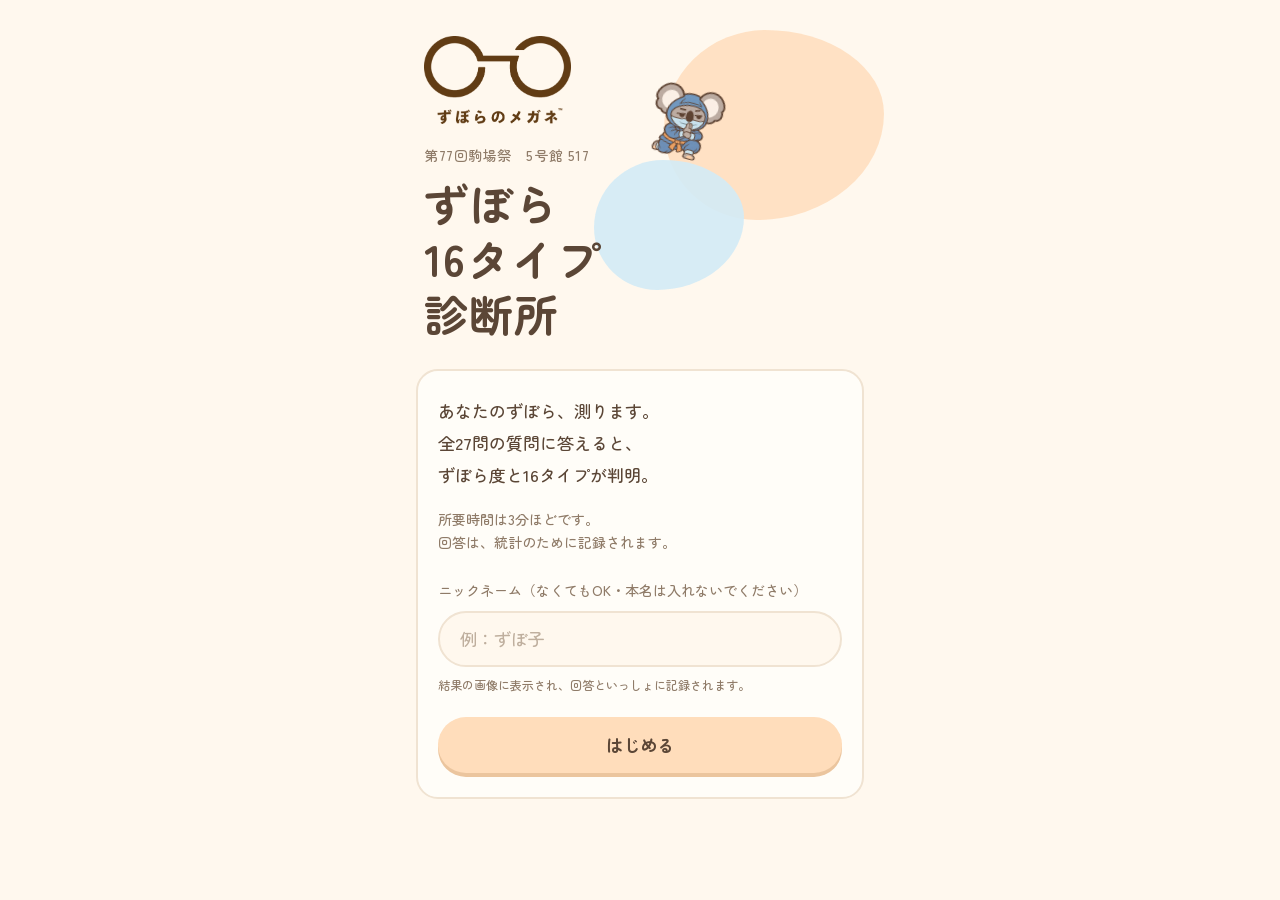
==== index.src.html @ 8350bc18 "電波が悪くても開けるようにする（2026.0.5） - CSS と JS を HTML に埋め込み、HTML 1回（約16KB 圧縮）のダウンロードで診断できるようにする - サービスワーカーで、一度" ====
<!doctype html>
<html lang="ja">
<head>
  <meta charset="utf-8">
  <meta name="viewport" content="width=device-width, initial-scale=1, viewport-fit=cover">
  <meta name="theme-color" content="#FFF8EE">
  <meta name="robots" content="noindex">
  <title>ずぼら16タイプ診断所</title>
  <link rel="stylesheet" href="css/style.css">
</head>
<body>
  <main class="wrap">

    <section id="start" class="screen">
      <div class="start-head">
        <div class="fall-layer" id="fall-layer" aria-hidden="true"></div>
        <img class="start-logo" id="start-logo" alt="ずぼらのメガネ" hidden>
        <p class="start-place">第77回駒場祭　5号館 517</p>
        <h1 class="start-title">ずぼら<br>16タイプ<br>診断所</h1>
      </div>
      <div class="sheet start-body">
        <p class="lead">あなたのずぼら、測ります。<br>全27問の質問に答えると、<br>ずぼら度と16タイプが判明。</p>
        <p class="note">所要時間は3分ほどです。<br>回答は、統計のために記録されます。</p>
        <label class="nick" for="nickname">
          <span class="nick-label">ニックネーム（なくてもOK・本名は入れないでください）</span>
          <input id="nickname" class="nick-input" type="text" maxlength="10" autocomplete="off" autocapitalize="off" spellcheck="false" enterkeyhint="go" placeholder="例：ずぼ子">
          <span class="nick-note">結果の画像に表示され、回答といっしょに記録されます。</span>
        </label>
        <p class="staff-flag" hidden>スタッフ入力モード（紙と同じ順番）</p>
        <button type="button" class="btn btn-main" id="btn-start" disabled>読み込み中…</button>
        <p class="boot-help" id="boot-help" hidden>うまく始まらないときは、ページを再読み込みしてください。<br>それでもだめなら、Safari か Chrome で開き直してください。</p>
      </div>
    </section>

    <section id="quiz" class="screen" hidden>
      <header class="progress" aria-live="polite">
        <div class="progress-bar"><span class="progress-fill"></span></div>
        <p class="progress-text"><span id="progress-count">0</span> / 27</p>
      </header>
      <ol class="questions" id="questions"></ol>
      <div class="pager">
        <button type="button" class="btn btn-sub" id="btn-back">もどる</button>
        <button type="button" class="btn btn-main" id="btn-next">次へ</button>
      </div>
    </section>

    <section id="result" class="screen" hidden>
      <h2 class="visually-hidden">診断結果</h2>
      <div class="result-figure">
        <img id="result-img" alt="">
        <p class="result-wait" id="result-wait">集計しています</p>
      </div>
      <div class="venue-ask">
        <p>自分の該当するずぼらタイプのイラストの下に<b>シールを貼ってください</b>。</p>
        <p>自分の<b>ずぼらエピソード</b>の共有もお願いします！</p>
      </div>
      <div class="vote">
        <p>楽しんでいただけたら、ぜひ<b>投票</b>お願いします！</p>
        <a class="btn btn-vote" href="https://www.komabasai.net/77/project/428/" target="_blank" rel="noopener">駒場祭公式サイトで投票する</a>
      </div>
      <div class="result-actions">
        <button type="button" class="btn btn-main" id="btn-share">画像を保存・シェア</button>
        <p class="note">画像を長押ししても保存できます。</p>
        <p class="note small">※この偏差値は推定分布に基づく簡易的なものです。<br>本診断は学術的な心理検査ではなく、企画として楽しむものです。</p>
        <button type="button" class="btn btn-sub" id="btn-again">はじめからやり直す</button>
      </div>
    </section>

    <noscript><p class="sheet">このページを使うには JavaScript を有効にしてください。</p></noscript>
  </main>

  <template id="tpl-question">
    <li class="q">
      <p class="q-text"><span class="q-no"></span><span class="q-body"></span></p>
      <div class="scale" role="radiogroup">
        <!-- 左端「そう思う」=6 … 右端「そう思わない」=0 -->
      </div>
      <div class="scale-labels" aria-hidden="true"><span class="agree">そう思う</span><span class="disagree">そう思わない</span></div>
    </li>
  </template>

  <script type="module" src="js/app.min.js"></script>
  <script nomodule>document.getElementById('boot-help').hidden = false;</script>
  <script>
    // 8秒たっても起動しないときは、案内を出し、原因を調べるための短い報告を送る（OSとブラウザの種類だけ。個人は特定しない）
    (function () {
      var errs = [];
      window.addEventListener('error', function (e) { errs.push(String(e.message || (e.target && e.target.src) || 'error').slice(0, 120)); }, true);
      window.addEventListener('unhandledrejection', function (e) { errs.push(String(e.reason).slice(0, 120)); });
      setTimeout(function () {
        if (window.zuboraReady) return;
        document.getElementById('boot-help').hidden = false;
        try {
          var ua = navigator.userAgent;
          var os = (ua.match(/(iPhone OS|CPU OS) [\d_]+/) || ua.match(/Android [\d.]+/) || ['other'])[0].replace('CPU OS', 'iPadOS').replace('iPhone OS', 'iOS');
          var app = (ua.match(/Line|Instagram|FBAN|Twitter|CriOS|FxiOS|EdgiOS|SamsungBrowser|Chrome|Safari/) || ['?'])[0];
          var body = JSON.stringify({ kind: 'boot', v: '__VERSION__', os: os, app: app, module: 'noModule' in document.createElement('script'), errs: errs.slice(0, 3) });
          fetch('__ENDPOINT__', { method: 'POST', mode: 'no-cors', headers: { 'Content-Type': 'text/plain;charset=utf-8' }, body: body, keepalive: true }).catch(function () {});
        } catch (e) { /* 何もしない */ }
      }, 8000);
    })();
  </script>
</body>
</html>
---- css/style.css ----
@font-face {
  font-family: 'ZenMaru';
  src: url('../fonts/ZenMaru-500.woff2') format('woff2');
  font-weight: 400 600;
  font-display: swap;
}
@font-face {
  font-family: 'ZenMaru';
  src: url('../fonts/ZenMaru-700.woff2') format('woff2');
  font-weight: 700 900;
  font-display: swap;
}

:root {
  --bg: #FFF8EE;
  --paper: #FFFDF8;
  --line: #F0E3D2;
  --ink: #5B4636;
  --ink-soft: #8F7B68;
  --orange: #FFDDBB;
  --orange-deep: #EFA46A;
  --blue: #D3ECF7;
  --blue-deep: #7DB7D5;
  --mid: #CDBFAF;
  --radius: 22px;
  color-scheme: light;
}

* { box-sizing: border-box; }
html { -webkit-text-size-adjust: 100%; }
body {
  margin: 0;
  background: var(--bg);
  color: var(--ink);
  font-family: 'ZenMaru', 'Hiragino Maru Gothic ProN', 'Hiragino Sans', 'Noto Sans JP', sans-serif;
  font-weight: 500;
  line-height: 1.7;
  -webkit-tap-highlight-color: transparent;
}
[hidden] { display: none !important; }
.visually-hidden {
  position: absolute; width: 1px; height: 1px; overflow: hidden; clip: rect(0 0 0 0); white-space: nowrap;
}

.wrap {
  max-width: 480px;
  margin: 0 auto;
  padding: 0 16px calc(32px + env(safe-area-inset-bottom));
}

.sheet {
  background: var(--paper);
  border: 2px solid var(--line);
  border-radius: var(--radius);
  padding: 24px 20px;
}

.note { color: var(--ink-soft); font-size: 14px; margin: 12px 0 0; }
.note.small { font-size: 12px; line-height: 1.6; }
.note, .lead, .q-text { text-wrap: pretty; }

/* ボタン */
.btn {
  display: block;
  width: 100%;
  min-height: 56px;
  border: 0;
  border-radius: 999px;
  font: inherit;
  font-weight: 700;
  font-size: 17px;
  color: var(--ink);
  cursor: pointer;
  touch-action: manipulation;
  transition: transform .12s ease, background-color .2s;
}
.btn:active { transform: scale(.97); }
.btn-main { background: var(--orange); box-shadow: 0 4px 0 #EBC59E; }
.btn-main:active { box-shadow: 0 1px 0 #EBC59E; transform: translateY(3px); }
.btn-sub { background: transparent; border: 2px solid var(--line); color: var(--ink-soft); }
.btn:disabled { opacity: .6; cursor: default; }
.btn:focus-visible { outline: 3px solid var(--blue-deep); outline-offset: 3px; }

/* スタート */
.start-head {
  position: relative;
  padding: 36px 8px 28px;
}
.start-head::before,
.start-head::after {
  content: '';
  position: absolute;
  z-index: -1;
  border-radius: 46% 54% 58% 42% / 52% 44% 56% 48%;
}
.start-head::before { width: 220px; height: 190px; background: var(--orange); top: 30px; right: -20px; opacity: .8; }
.start-head::after { width: 150px; height: 130px; background: var(--blue); top: 160px; right: 120px; opacity: .9; }
.start-logo {
  display: block;
  max-width: 60%;
  max-height: 88px;
  margin: 0 0 20px;
  object-fit: contain;
}
.start-place { margin: 0 0 8px; font-size: 14px; color: var(--ink-soft); letter-spacing: .04em; }
.start-title {
  margin: 0;
  font-size: 44px;
  line-height: 1.25;
  font-weight: 700;
  letter-spacing: .02em;
}
.start-body .lead { margin: 0; font-size: 17px; line-height: 1.9; }
.start-body .note { margin: 16px 0 24px; }
.nick { display: block; margin: 0 0 22px; }
.nick-label { display: block; margin-bottom: 8px; font-size: 14px; color: var(--ink-soft); }
.nick-input {
  display: block;
  width: 100%;
  min-height: 56px;
  padding: 0 20px;
  border: 2px solid var(--line);
  border-radius: 999px;
  background: var(--bg);
  color: var(--ink);
  font: inherit;
  font-size: 17px; /* 16px未満だと iPhone が入力時に拡大する */
}
.nick-input::placeholder { color: #BFAF9E; }
.nick-input:focus { outline: none; border-color: var(--blue-deep); background: var(--paper); }
.nick-note { display: block; margin-top: 8px; font-size: 12px; color: var(--ink-soft); }
.boot-help { margin: 14px 0 0; font-size: 14px; color: #C9692A; text-wrap: pretty; }
.staff-flag {
  margin: -8px 0 20px;
  padding: 8px 14px;
  border-radius: 12px;
  background: var(--blue);
  font-size: 14px;
}

/* 落ちてくるイラスト。見出しの文字より下、背景の飾りより上に重ねる */
.fall-layer {
  /* 白いカードより上の、見出しのまわりだけを流れる（カードの後ろに隠れないように） */
  position: absolute;
  top: 0;
  bottom: 0;
  left: -16px;
  right: -16px;
  overflow: hidden;
  z-index: 0;
  pointer-events: none;
}
.fall-item {
  position: absolute;
  left: 0;
  top: 0;
  pointer-events: auto;
  touch-action: none;
  user-select: none;
  -webkit-user-select: none;
  -webkit-touch-callout: none;
  cursor: grab;
  will-change: transform;
}
.fall-item.is-held { cursor: grabbing; filter: drop-shadow(0 6px 8px rgba(91, 70, 54, .18)); }
.start-head { pointer-events: none; }
.start-logo, .start-place, .start-title { position: relative; z-index: 1; }
#start .sheet { position: relative; z-index: 1; }

/* 進捗 */
.progress {
  position: sticky;
  top: 0;
  z-index: 5;
  display: flex;
  align-items: center;
  gap: 12px;
  margin: 0 -16px 8px;
  padding: calc(12px + env(safe-area-inset-top)) 20px 12px;
  background: color-mix(in srgb, var(--bg) 92%, transparent);
  backdrop-filter: blur(6px);
  -webkit-backdrop-filter: blur(6px);
}
.progress-bar {
  flex: 1;
  height: 10px;
  border-radius: 999px;
  background: #F3E9DC;
  overflow: hidden;
}
.progress-fill {
  display: block;
  height: 100%;
  width: 0;
  border-radius: inherit;
  background: var(--blue-deep);
  transition: width .3s ease;
}
.progress-text { margin: 0; font-size: 14px; color: var(--ink-soft); font-variant-numeric: tabular-nums; min-width: 52px; text-align: right; }

/* 設問 */
.questions { list-style: none; margin: 0; padding: 0; }
.q {
  background: var(--paper);
  border: 2px solid var(--line);
  border-radius: var(--radius);
  padding: 22px 10px 14px;
  margin: 0 0 14px;
  transition: opacity .25s ease, border-color .25s ease;
  scroll-margin-top: 90px;
}
.q.is-dim { opacity: .45; }
.q.is-active { border-color: #E9CFAF; }
.q.is-missing { animation: nudge .4s ease 2; border-color: var(--orange-deep); }
@keyframes nudge {
  0%, 100% { transform: translateX(0); }
  30% { transform: translateX(-5px); }
  70% { transform: translateX(5px); }
}
.q-text { margin: 0 6px 18px; font-size: 17px; line-height: 1.75; }
.q-no { display: inline-block; min-width: 1.8em; color: var(--ink-soft); font-size: 14px; }

/* 7つのマスを同じ幅にして、丸は必ずマスの中央・マスより小さく収める */
.scale {
  display: grid;
  grid-template-columns: repeat(7, 1fr);
  align-items: center;
}
.dot {
  min-width: 0;
  height: 56px;
  padding: 0;
  border: 0;
  background: none;
  display: grid;
  place-items: center;
  cursor: pointer;
  touch-action: manipulation;
}
.dot::before {
  content: '';
  display: block;
  box-sizing: border-box;
  width: min(calc(var(--k) * 100%), calc(var(--k) * 50px));
  aspect-ratio: 1;
  border-radius: 50%;
  border: 3px solid var(--c);
  background: var(--paper);
  transition: background-color .15s ease, transform .15s ease;
}
.dot:active::before { transform: scale(.9); }
.dot[aria-checked='true']::before { background: var(--c); }
.dot:focus-visible { outline: none; }
.dot:focus-visible::before { box-shadow: 0 0 0 4px var(--blue); }

/* 両端が大きく中央が小さい（マスの幅に対する割合）。左＝賛成（橙）、右＝反対（水色） */
.dot[data-v='6'], .dot[data-v='0'] { --k: .88; }
.dot[data-v='5'], .dot[data-v='1'] { --k: .72; }
.dot[data-v='4'], .dot[data-v='2'] { --k: .57; }
.dot[data-v='3'] { --k: .42; --c: var(--mid); }
.dot[data-v='6'], .dot[data-v='5'], .dot[data-v='4'] { --c: var(--orange-deep); }
.dot[data-v='2'], .dot[data-v='1'], .dot[data-v='0'] { --c: var(--blue-deep); }

.scale-labels {
  display: flex;
  justify-content: space-between;
  padding: 2px 2px 0;
  font-size: 13px;
}
.scale-labels .agree { color: #D98A4E; }
.scale-labels .disagree { color: #5E9DBE; }

.pager {
  display: grid;
  grid-template-columns: 1fr 2fr;
  gap: 12px;
  margin-top: 24px;
}
.pager .btn-sub[hidden] + .btn-main { grid-column: 1 / -1; }

/* 結果 */
#result { padding-top: 20px; }
.result-figure {
  position: relative;
  aspect-ratio: 4 / 5;
  border-radius: 28px;
  overflow: hidden;
}
.result-figure img {
  display: block;
  width: 100%;
  height: 100%;
  -webkit-touch-callout: default;
}
.result-figure img:not([src]) { visibility: hidden; }
.result-wait {
  position: absolute;
  inset: 0;
  display: grid;
  place-items: center;
  margin: 0;
  color: var(--ink-soft);
}
/* 会場でのお願い（シール集計とエピソード） */
.venue-ask {
  margin-top: 18px;
  padding: 16px 18px;
  border-radius: var(--radius);
  background: var(--paper);
  border: 2px dashed var(--orange-deep);
  font-size: 16px;
  line-height: 1.75;
  text-wrap: pretty;
}
.venue-ask p { margin: 0; }
.venue-ask p + p { margin-top: 8px; }
.venue-ask b { color: #C9692A; }
/* 駒場祭公式サイトの企画ページ（投票）へのリンク */
.vote { margin-top: 14px; text-align: center; }
.vote p { margin: 0 0 10px; font-size: 16px; }
.vote b { color: #5E9DBE; }
.btn-vote { display: flex; align-items: center; justify-content: center; text-decoration: none; background: var(--blue); box-shadow: 0 4px 0 #B5D8EA; }
.btn-vote:active { box-shadow: 0 1px 0 #B5D8EA; transform: translateY(3px); }
.result-actions { margin-top: 20px; text-align: center; }
.result-actions .btn-sub { margin-top: 24px; }

@media (prefers-reduced-motion: reduce) {
  * { transition: none !important; animation: none !important; scroll-behavior: auto !important; }
}
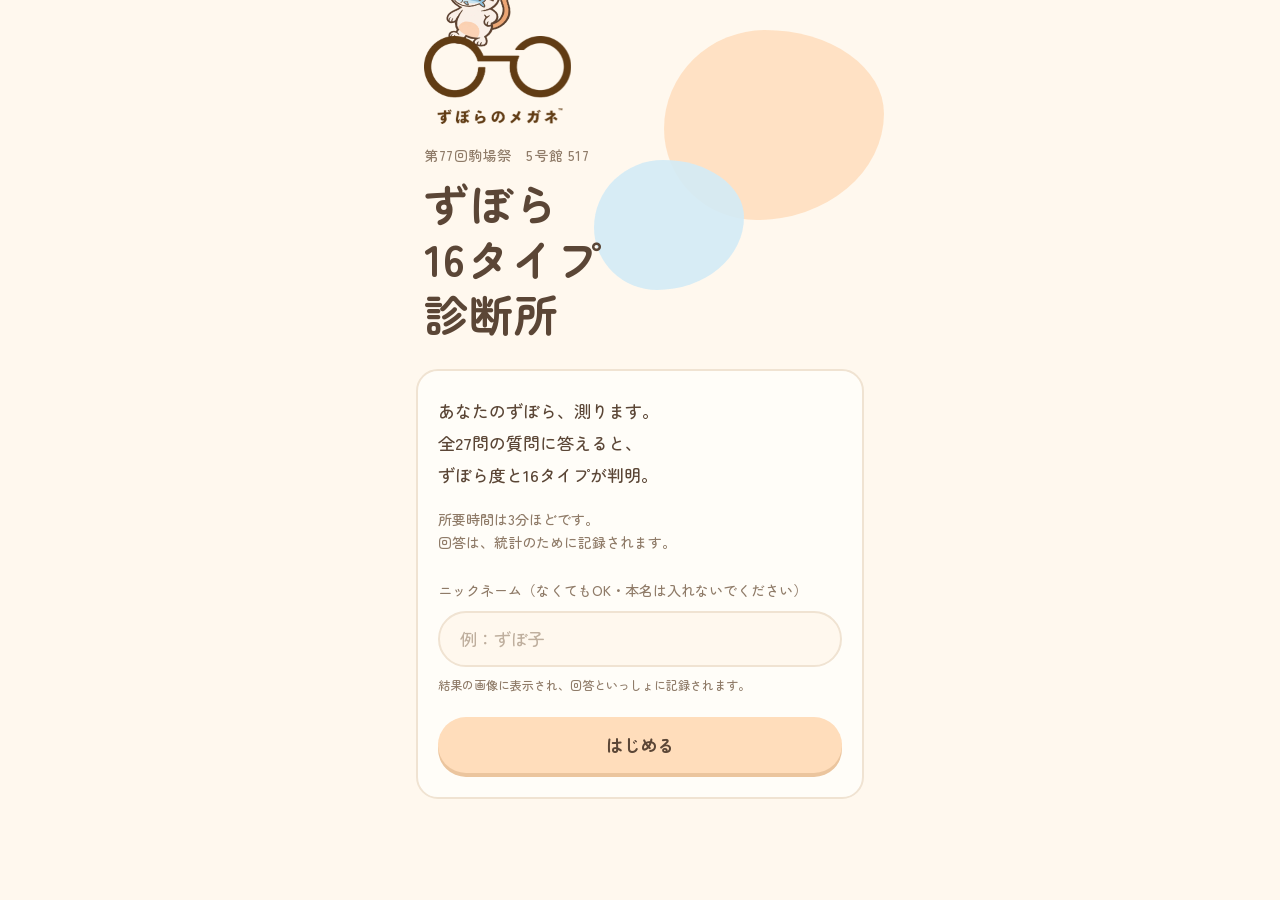
==== commit ce6d19f3: "結果を出す前に、駒場祭公式サイトの投票ページを別タブで開く（2026.0.6） 最後のボタンを「投票して結果を見る」にし、押すと投票ページを別タブで開きつつ、 元のタブで結果を作っておく。スタッフ入力" ====
--- a/index.src.html
+++ b/index.src.html
@@ -38,6 +38,7 @@
         <p class="progress-text"><span id="progress-count">0</span> / 27</p>
       </header>
       <ol class="questions" id="questions"></ol>
+      <p class="vote-first" id="vote-first" hidden>最後のボタンを押すと、駒場祭公式サイトの<b>投票ページ</b>が別のタブで開きます。<br>投票が終わったら、このページに戻ると結果が表示されています。</p>
       <div class="pager">
         <button type="button" class="btn btn-sub" id="btn-back">もどる</button>
         <button type="button" class="btn btn-main" id="btn-next">次へ</button>
--- a/css/style.css
+++ b/css/style.css
@@ -270,6 +270,16 @@
 .scale-labels .agree { color: #D98A4E; }
 .scale-labels .disagree { color: #5E9DBE; }
 
+.vote-first {
+  margin: 18px 0 0;
+  padding: 12px 16px;
+  border-radius: 16px;
+  background: var(--blue);
+  font-size: 14px;
+  line-height: 1.7;
+  text-wrap: pretty;
+}
+.vote-first b { color: #3F7FA0; }
 .pager {
   display: grid;
   grid-template-columns: 1fr 2fr;
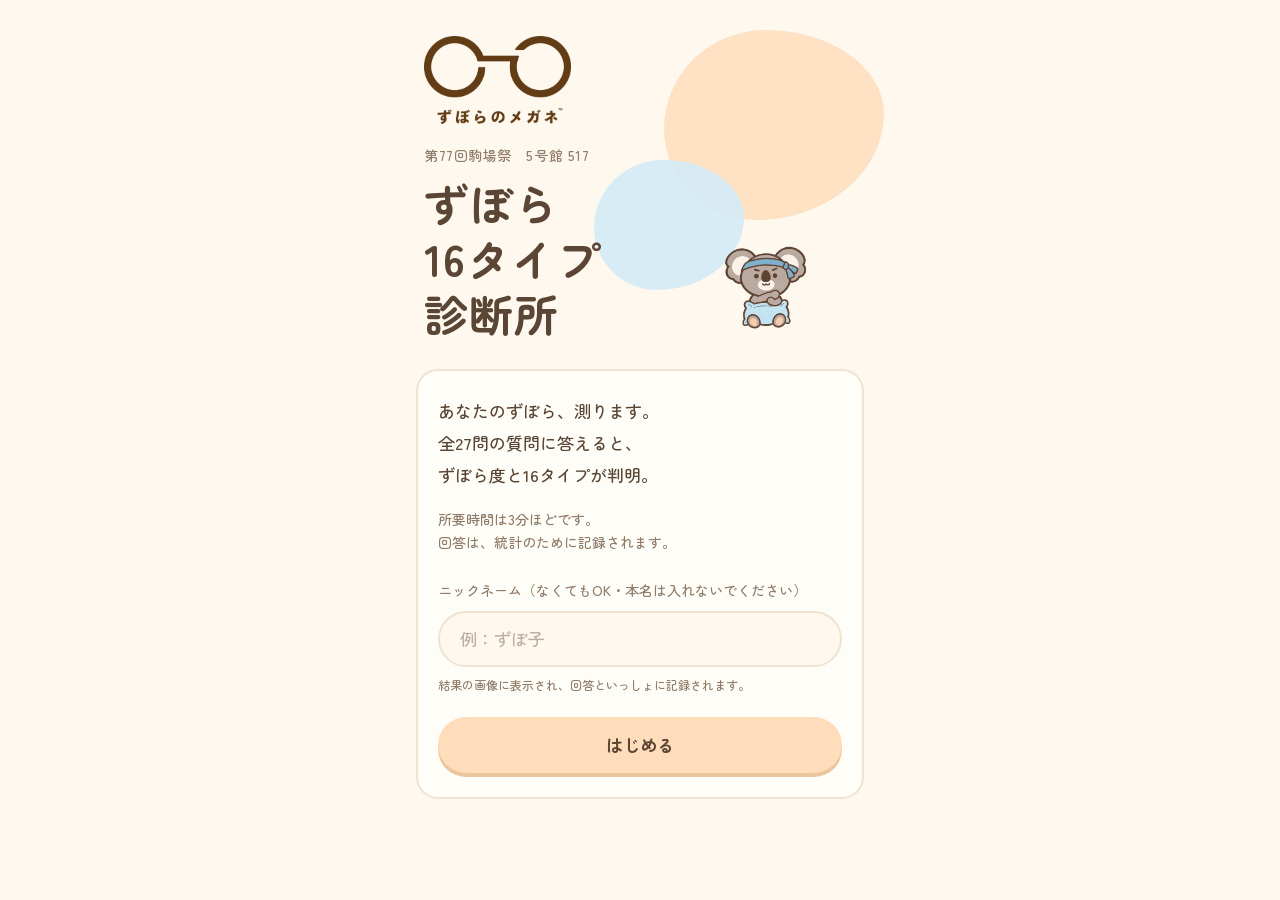
==== commit a20cb6ec: "結果の前に投票ページを自動で開くのをやめる（2026.0.7） 依頼者の指示。最後のボタンは「結果を見る」に戻す。結果画面の投票ボタンは残す。  Co-Authored-By: Claude Opus" ====
--- a/index.src.html
+++ b/index.src.html
@@ -38,7 +38,6 @@
         <p class="progress-text"><span id="progress-count">0</span> / 27</p>
       </header>
       <ol class="questions" id="questions"></ol>
-      <p class="vote-first" id="vote-first" hidden>最後のボタンを押すと、駒場祭公式サイトの<b>投票ページ</b>が別のタブで開きます。<br>投票が終わったら、このページに戻ると結果が表示されています。</p>
       <div class="pager">
         <button type="button" class="btn btn-sub" id="btn-back">もどる</button>
         <button type="button" class="btn btn-main" id="btn-next">次へ</button>
--- a/css/style.css
+++ b/css/style.css
@@ -270,16 +270,6 @@
 .scale-labels .agree { color: #D98A4E; }
 .scale-labels .disagree { color: #5E9DBE; }
 
-.vote-first {
-  margin: 18px 0 0;
-  padding: 12px 16px;
-  border-radius: 16px;
-  background: var(--blue);
-  font-size: 14px;
-  line-height: 1.7;
-  text-wrap: pretty;
-}
-.vote-first b { color: #3F7FA0; }
 .pager {
   display: grid;
   grid-template-columns: 1fr 2fr;
